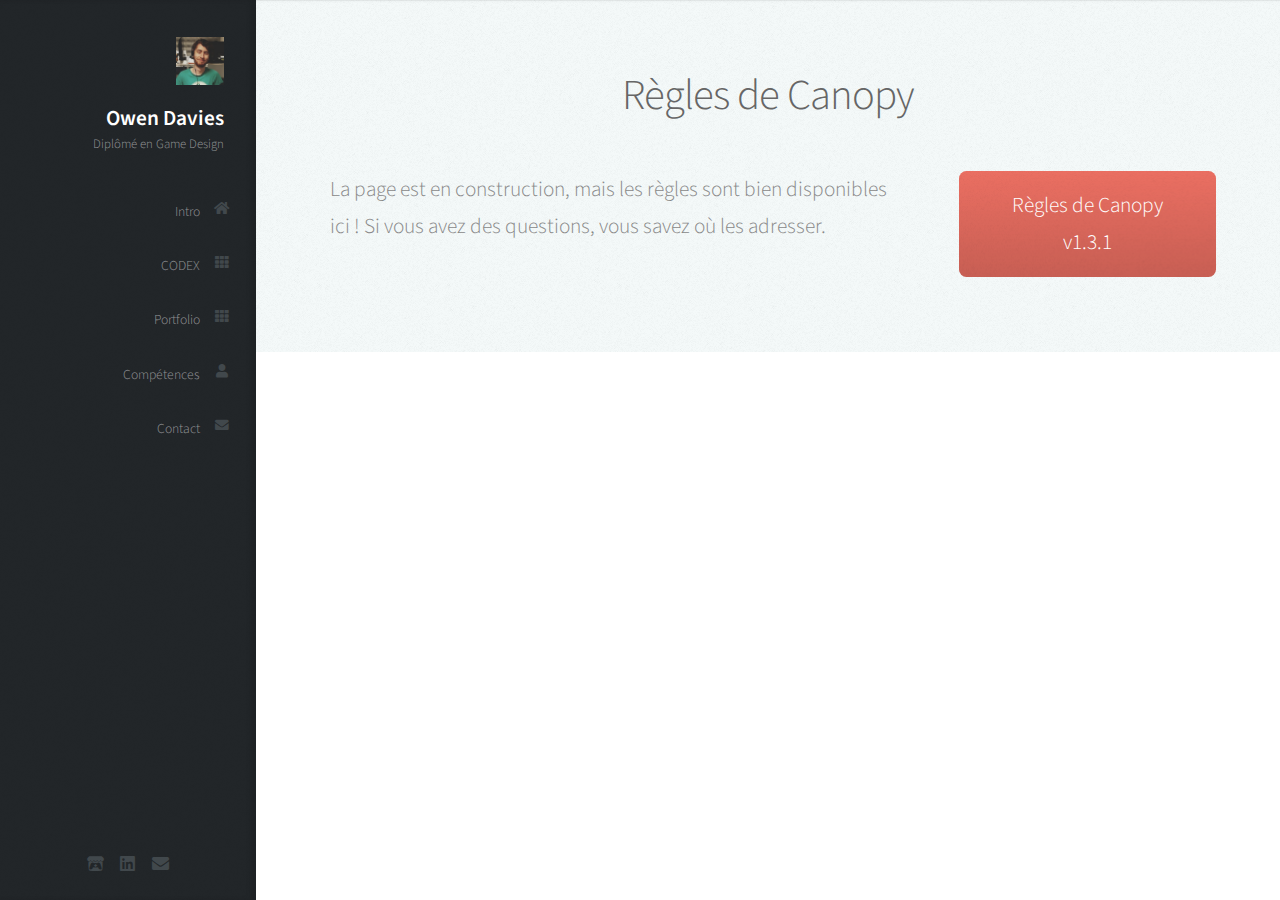
==== canopy.html @ b3d20828 "Canopy rules" ====
<!DOCTYPE HTML>
<!--
	Prologue by HTML5 UP
	html5up.net | @ajlkn
	Free for personal and commercial use under the CCA 3.0 license (html5up.net/license)
-->
<html>
	<head>
		<title>Owen Davies</title>
		<meta charset="utf-8" />
		<meta name="viewport" content="width=device-width, initial-scale=1, user-scalable=no" />
		<link rel="stylesheet" href="assets/css/main.css" />
	</head>
	<body class="is-preload">

		<!-- Header -->
			<div id="header">

				<div class="top">

					<!-- Logo -->
						<div id="logo">
							<span class="image avatar48"><img src="images/avatar.jpg" alt="" /></span>
							<h1 id="title">Owen Davies</h1>
							<p>Diplômé en Game Design</p>
						</div>

					<!-- Nav -->
						<nav id="nav">
							<ul>
								<li><a href="index.html#top" id="top-link"><span class="icon solid fa-home">Intro</span></a></li>
								<li><a href="index.html#codex" id="codex-link"><span class="icon solid fa-th">CODEX</span></a></li>
								<li><a href="index.html#portfolio" id="portfolio-link"><span class="icon solid fa-th">Portfolio</span></a></li>
								<li><a href="index.html#about" id="about-link"><span class="icon solid fa-user">Compétences</span></a></li>
								<li><a href="index.html#contact" id="contact-link"><span class="icon solid fa-envelope">Contact</span></a></li>
							</ul>
						</nav>

				</div>

				<div class="bottom">

					<!-- Social Icons -->
						<ul class="icons">
							<li><a href="https://scaelin.itch.io/" class="icon brands fa-itch-io"><span class="label">itch.io</span></a></li>
							<li><a href="https://www.linkedin.com/in/owen-davies-36aaa01a2/" class="icon brands fa-linkedin"><span class="label">LinkedIn</span></a></li>
							<li><a href="index.html#contact" class="icon solid fa-envelope"><span class="label">Email</span></a></li>
						</ul>

				</div>

			</div>

		<!-- Main -->
			<div id="main">

				<!-- About Me -->
					<section id="about" class="two">
						<div class="container">

							<header>
								<h2>Règles de Canopy</h2>
							</header>

							<div class="row">
								<div class="col-8 col-12-mobile">
									<p class="sidecont">La page est en construction, mais les règles sont bien disponibles ici ! Si vous avez des questions, vous savez où les adresser.</p>
								</div>
								<div class="col-4 col-12-mobile">
									<a href="dl/Canopy - Rulebook.pdf" download class="button">Règles de Canopy<br>v1.3.1</a>
								</div>
							</div>		
						</div>
					</section>	

			</div>

		<!-- Footer -->
			

		<!-- Scripts -->
			<script src="assets/js/jquery.min.js"></script>
			<script src="assets/js/jquery.scrolly.min.js"></script>
			<script src="assets/js/jquery.scrollex.min.js"></script>
			<script src="assets/js/browser.min.js"></script>
			<script src="assets/js/breakpoints.min.js"></script>
			<script src="assets/js/util.js"></script>
			<script src="assets/js/main.js"></script>

	</body>
</html>
---- assets/css/main.css ----
@import url("fontawesome-all.min.css");
@import url("https://fonts.googleapis.com/css?family=Source+Sans+Pro:300,300italic,400,600");

/*
	Prologue by HTML5 UP
	html5up.net | @ajlkn
	Free for personal and commercial use under the CCA 3.0 license (html5up.net/license)
*/

html, body, div, span, applet, object,
iframe, h1, h2, h3, h4, h5, h6, p, blockquote,
pre, a, abbr, acronym, address, big, cite,
code, del, dfn, em, img, ins, kbd, q, s, samp,
small, strike, strong, sub, sup, tt, var, b,
u, i, center, dl, dt, dd, ol, ul, li, fieldset,
form, label, legend, table, caption, tbody,
tfoot, thead, tr, th, td, article, aside,
canvas, details, embed, figure, figcaption,
footer, header, hgroup, menu, nav, output, ruby,
section, summary, time, mark, audio, video {
	margin: 0;
	padding: 0;
	border: 0;
	font-size: 100%;
	font: inherit;
	vertical-align: baseline;}

article, aside, details, figcaption, figure,
footer, header, hgroup, menu, nav, section {
	display: block;}

body {
	line-height: 1;
}

ol, ul {
	list-style: none;
}

blockquote, q {
	quotes: none;
}

	blockquote:before, blockquote:after, q:before, q:after {
		content: '';
		content: none;
	}

table {
	border-collapse: collapse;
	border-spacing: 0;
}

body {
	-webkit-text-size-adjust: none;
}

mark {
	background-color: transparent;
	color: inherit;
}

input::-moz-focus-inner {
	border: 0;
	padding: 0;
}

input, select, textarea {
	-moz-appearance: none;
	-webkit-appearance: none;
	-ms-appearance: none;
	appearance: none;
}

/* Basic */

	html {
		box-sizing: border-box;
	}

	*, *:before, *:after {
		box-sizing: inherit;
	}

	body {
		background: #fff;
		font-family: 'Source Sans Pro', sans-serif;
		font-size: 19pt;
		font-weight: 300;
		line-height: 1.75em;
		color: #888;
	}

		body.is-preload *, body.is-preload *:before, body.is-preload *:after {
			-moz-animation: none !important;
			-webkit-animation: none !important;
			-ms-animation: none !important;
			animation: none !important;
			-moz-transition: none !important;
			-webkit-transition: none !important;
			-ms-transition: none !important;
			transition: none !important;
		}

	input, textarea, select {
		font-family: 'Source Sans Pro', sans-serif;
		font-size: 19pt;
		font-weight: 300;
		line-height: 1.75em;
		color: #888;
	}

	h1, h2, h3, h4, h5, h6 {
		font-weight: 300;
		color: #666;
		line-height: 1.5em;
	}

	h1 a, h2 a, h3 a, h4 a, h5 a, h6 a {
		color: inherit;
		text-decoration: none;
	}

		h1 a strong, h2 a strong, h3 a strong, h4 a strong, h5 a strong, h6 a strong {
			color: #333;
		}

	h2 {
		font-size: 2em;
		letter-spacing: -1px;
	}

		h2.alt {
			color: #888;
		}

			h2.alt strong {
				color: #666;
			}

	h3 {
		font-size: 1.5em;
	}

	header {
		margin: 0 0 2em 0;
	}

		header > p {
			margin: 1em 0 0 0;
		}

	footer {
		margin: 2em 0 0 0;
	}

	strong, b {
		font-weight: 300;
		color: #666;
	}

	em, i {
		font-style: italic;
	}

	a {
		text-decoration: none;
		color: #E27689;
		border-bottom: dotted 1px rgba(128, 128, 128, 0.5);
		-moz-transition: color 0.35s ease-in-out, border-bottom-color 0.35s ease-in-out;
		-webkit-transition: color 0.35s ease-in-out, border-bottom-color 0.35s ease-in-out;
		-ms-transition: color 0.35s ease-in-out, border-bottom-color 0.35s ease-in-out;
		transition: color 0.35s ease-in-out, border-bottom-color 0.35s ease-in-out;
		outline: 0;
	}

		a:hover {
			color:  #d55a3f;
			border-bottom-color: rgba(255, 255, 255, 0);
		}

	sub {
		position: relative;
		top: 0.5em;
		font-size: 0.8em;
	}

	sup {
		position: relative;
		top: -0.5em;
		font-size: 0.8em;
	}

	hr {
		border: 0;
		border-top: solid 1px #ddd;
	}

	blockquote {
		border-left: solid 0.5em #ddd;
		padding: 1em 0 1em 2em;
		font-style: italic;
	}

	p, ul, ol, dl, table {
		margin-bottom: 2em;
	}

	br.clear {
		clear: both;
	}

	.sidecont {
		margin-left:  5%;
		margin-right:  5%;
		text-align: left;
	}

/* Container */

	.container {
		margin: 0 auto;
		max-width: 100%;
		width: 1400px;
	}

		@media screen and (min-width: 961px) and (max-width: 1880px) {

			.container {
				width: 1200px;
			}

		}

		@media screen and (min-width: 961px) and (max-width: 1620px) {

			.container {
				width: 960px;
			}

		}

		@media screen and (min-width: 961px) and (max-width: 1320px) {

			.container {
				width: 100%;
			}

		}

		@media screen and (max-width: 960px) {

			.container {
				width: 100%;
			}

		}

		@media screen and (max-width: 736px) {

			.container {
				width: 100%;
			}

		}

/* Row */

	.row {
		display: flex;
		flex-wrap: wrap;
		box-sizing: border-box;
		align-items: stretch;
	}

		.row > * {
			box-sizing: border-box;
		}

		.row.gtr-uniform > * > :last-child {
			margin-bottom: 0;
		}

		.row.aln-left {
			justify-content: flex-start;
		}

		.row.aln-center {
			justify-content: center;
		}

		.row.aln-right {
			justify-content: flex-end;
		}

		.row.aln-top {
			align-items: flex-start;
		}

		.row.aln-middle {
			align-items: center;
		}

		.row.aln-bottom {
			align-items: flex-end;
		}

		.row > .imp {
			order: -1;
		}

		.row > .col-1 {
			width: 8.33333%;
		}

		.row > .off-1 {
			margin-left: 8.33333%;
		}

		.row > .col-2 {
			width: 16.66667%;
		}

		.row > .off-2 {
			margin-left: 16.66667%;
		}

		.row > .col-3 {
			width: 25%;
		}

		.row > .off-3 {
			margin-left: 25%;
		}

		.row > .col-4 {
			width: 33.33333%;
		}

		.row > .off-4 {
			margin-left: 33.33333%;
		}

		.row > .col-5 {
			width: 41.66667%;
		}

		.row > .off-5 {
			margin-left: 41.66667%;
		}

		.row > .col-6 {
			width: 50%;
		}

		.row > .off-6 {
			margin-left: 50%;
		}

		.row > .col-7 {
			width: 58.33333%;
		}

		.row > .off-7 {
			margin-left: 58.33333%;
		}

		.row > .col-8 {
			width: 66.66667%;
		}

		.row > .off-8 {
			margin-left: 66.66667%;
		}

		.row > .col-9 {
			width: 75%;
		}

		.row > .off-9 {
			margin-left: 75%;
		}

		.row > .col-10 {
			width: 83.33333%;
		}

		.row > .off-10 {
			margin-left: 83.33333%;
		}

		.row > .col-11 {
			width: 91.66667%;
		}

		.row > .off-11 {
			margin-left: 91.66667%;
		}

		.row > .col-12 {
			width: 100%;
		}

		.row > .off-12 {
			margin-left: 100%;
		}

		.row.gtr-0 {
			margin-top: 0px;
			margin-left: 0px;
		}

			.row.gtr-0 > * {
				padding: 0px 0 0 0px;
			}

			.row.gtr-0.gtr-uniform {
				margin-top: 0px;
			}

				.row.gtr-0.gtr-uniform > * {
					padding-top: 0px;
				}

		.row.gtr-25 {
			margin-top: -10px;
			margin-left: -10px;
		}

			.row.gtr-25 > * {
				padding: 10px 0 0 10px;
			}

			.row.gtr-25.gtr-uniform {
				margin-top: -10px;
			}

				.row.gtr-25.gtr-uniform > * {
					padding-top: 10px;
				}

		.row.gtr-50 {
			margin-top: -20px;
			margin-left: -20px;
		}

			.row.gtr-50 > * {
				padding: 20px 0 0 20px;
			}

			.row.gtr-50.gtr-uniform {
				margin-top: -20px;
			}

				.row.gtr-50.gtr-uniform > * {
					padding-top: 20px;
				}

		.row {
			margin-top: -40px;
			margin-left: -40px;
		}

			.row > * {
				padding: 40px 0 0 40px;
			}

			.row.gtr-uniform {
				margin-top: -40px;
			}

				.row.gtr-uniform > * {
					padding-top: 40px;
				}

		.row.gtr-150 {
			margin-top: -60px;
			margin-left: -60px;
		}

			.row.gtr-150 > * {
				padding: 60px 0 0 60px;
			}

			.row.gtr-150.gtr-uniform {
				margin-top: -60px;
			}

				.row.gtr-150.gtr-uniform > * {
					padding-top: 60px;
				}

		.row.gtr-200 {
			margin-top: -80px;
			margin-left: -80px;
		}

			.row.gtr-200 > * {
				padding: 80px 0 0 80px;
			}

			.row.gtr-200.gtr-uniform {
				margin-top: -80px;
			}

				.row.gtr-200.gtr-uniform > * {
					padding-top: 80px;
				}

		@media screen and (min-width: 961px) and (max-width: 1880px) {

			.row {
				display: flex;
				flex-wrap: wrap;
				box-sizing: border-box;
				align-items: stretch;
			}

				.row > * {
					box-sizing: border-box;
				}

				.row.gtr-uniform > * > :last-child {
					margin-bottom: 0;
				}

				.row.aln-left {
					justify-content: flex-start;
				}

				.row.aln-center {
					justify-content: center;
				}

				.row.aln-right {
					justify-content: flex-end;
				}

				.row.aln-top {
					align-items: flex-start;
				}

				.row.aln-middle {
					align-items: center;
				}

				.row.aln-bottom {
					align-items: flex-end;
				}

				.row > .imp-wide {
					order: -1;
				}

				.row > .col-1-wide {
					width: 8.33333%;
				}

				.row > .off-1-wide {
					margin-left: 8.33333%;
				}

				.row > .col-2-wide {
					width: 16.66667%;
				}

				.row > .off-2-wide {
					margin-left: 16.66667%;
				}

				.row > .col-3-wide {
					width: 25%;
				}

				.row > .off-3-wide {
					margin-left: 25%;
				}

				.row > .col-4-wide {
					width: 33.33333%;
				}

				.row > .off-4-wide {
					margin-left: 33.33333%;
				}

				.row > .col-5-wide {
					width: 41.66667%;
				}

				.row > .off-5-wide {
					margin-left: 41.66667%;
				}

				.row > .col-6-wide {
					width: 50%;
				}

				.row > .off-6-wide {
					margin-left: 50%;
				}

				.row > .col-7-wide {
					width: 58.33333%;
				}

				.row > .off-7-wide {
					margin-left: 58.33333%;
				}

				.row > .col-8-wide {
					width: 66.66667%;
				}

				.row > .off-8-wide {
					margin-left: 66.66667%;
				}

				.row > .col-9-wide {
					width: 75%;
				}

				.row > .off-9-wide {
					margin-left: 75%;
				}

				.row > .col-10-wide {
					width: 83.33333%;
				}

				.row > .off-10-wide {
					margin-left: 83.33333%;
				}

				.row > .col-11-wide {
					width: 91.66667%;
				}

				.row > .off-11-wide {
					margin-left: 91.66667%;
				}

				.row > .col-12-wide {
					width: 100%;
				}

				.row > .off-12-wide {
					margin-left: 100%;
				}

				.row.gtr-0 {
					margin-top: 0px;
					margin-left: 0px;
				}

					.row.gtr-0 > * {
						padding: 0px 0 0 0px;
					}

					.row.gtr-0.gtr-uniform {
						margin-top: 0px;
					}

						.row.gtr-0.gtr-uniform > * {
							padding-top: 0px;
						}

				.row.gtr-25 {
					margin-top: -10px;
					margin-left: -10px;
				}

					.row.gtr-25 > * {
						padding: 10px 0 0 10px;
					}

					.row.gtr-25.gtr-uniform {
						margin-top: -10px;
					}

						.row.gtr-25.gtr-uniform > * {
							padding-top: 10px;
						}

				.row.gtr-50 {
					margin-top: -20px;
					margin-left: -20px;
				}

					.row.gtr-50 > * {
						padding: 20px 0 0 20px;
					}

					.row.gtr-50.gtr-uniform {
						margin-top: -20px;
					}

						.row.gtr-50.gtr-uniform > * {
							padding-top: 20px;
						}

				.row {
					margin-top: -40px;
					margin-left: -40px;
				}

					.row > * {
						padding: 40px 0 0 40px;
					}

					.row.gtr-uniform {
						margin-top: -40px;
					}

						.row.gtr-uniform > * {
							padding-top: 40px;
						}

				.row.gtr-150 {
					margin-top: -60px;
					margin-left: -60px;
				}

					.row.gtr-150 > * {
						padding: 60px 0 0 60px;
					}

					.row.gtr-150.gtr-uniform {
						margin-top: -60px;
					}

						.row.gtr-150.gtr-uniform > * {
							padding-top: 60px;
						}

				.row.gtr-200 {
					margin-top: -80px;
					margin-left: -80px;
				}

					.row.gtr-200 > * {
						padding: 80px 0 0 80px;
					}

					.row.gtr-200.gtr-uniform {
						margin-top: -80px;
					}

						.row.gtr-200.gtr-uniform > * {
							padding-top: 80px;
						}

		}

		@media screen and (min-width: 961px) and (max-width: 1620px) {

			.row {
				display: flex;
				flex-wrap: wrap;
				box-sizing: border-box;
				align-items: stretch;
			}

				.row > * {
					box-sizing: border-box;
				}

				.row.gtr-uniform > * > :last-child {
					margin-bottom: 0;
				}

				.row.aln-left {
					justify-content: flex-start;
				}

				.row.aln-center {
					justify-content: center;
				}

				.row.aln-right {
					justify-content: flex-end;
				}

				.row.aln-top {
					align-items: flex-start;
				}

				.row.aln-middle {
					align-items: center;
				}

				.row.aln-bottom {
					align-items: flex-end;
				}

				.row > .imp-normal {
					order: -1;
				}

				.row > .col-1-normal {
					width: 8.33333%;
				}

				.row > .off-1-normal {
					margin-left: 8.33333%;
				}

				.row > .col-2-normal {
					width: 16.66667%;
				}

				.row > .off-2-normal {
					margin-left: 16.66667%;
				}

				.row > .col-3-normal {
					width: 25%;
				}

				.row > .off-3-normal {
					margin-left: 25%;
				}

				.row > .col-4-normal {
					width: 33.33333%;
				}

				.row > .off-4-normal {
					margin-left: 33.33333%;
				}

				.row > .col-5-normal {
					width: 41.66667%;
				}

				.row > .off-5-normal {
					margin-left: 41.66667%;
				}

				.row > .col-6-normal {
					width: 50%;
				}

				.row > .off-6-normal {
					margin-left: 50%;
				}

				.row > .col-7-normal {
					width: 58.33333%;
				}

				.row > .off-7-normal {
					margin-left: 58.33333%;
				}

				.row > .col-8-normal {
					width: 66.66667%;
				}

				.row > .off-8-normal {
					margin-left: 66.66667%;
				}

				.row > .col-9-normal {
					width: 75%;
				}

				.row > .off-9-normal {
					margin-left: 75%;
				}

				.row > .col-10-normal {
					width: 83.33333%;
				}

				.row > .off-10-normal {
					margin-left: 83.33333%;
				}

				.row > .col-11-normal {
					width: 91.66667%;
				}

				.row > .off-11-normal {
					margin-left: 91.66667%;
				}

				.row > .col-12-normal {
					width: 100%;
				}

				.row > .off-12-normal {
					margin-left: 100%;
				}

				.row.gtr-0 {
					margin-top: 0px;
					margin-left: 0px;
				}

					.row.gtr-0 > * {
						padding: 0px 0 0 0px;
					}

					.row.gtr-0.gtr-uniform {
						margin-top: 0px;
					}

						.row.gtr-0.gtr-uniform > * {
							padding-top: 0px;
						}

				.row.gtr-25 {
					margin-top: -10px;
					margin-left: -10px;
				}

					.row.gtr-25 > * {
						padding: 10px 0 0 10px;
					}

					.row.gtr-25.gtr-uniform {
						margin-top: -10px;
					}

						.row.gtr-25.gtr-uniform > * {
							padding-top: 10px;
						}

				.row.gtr-50 {
					margin-top: -20px;
					margin-left: -20px;
				}

					.row.gtr-50 > * {
						padding: 20px 0 0 20px;
					}

					.row.gtr-50.gtr-uniform {
						margin-top: -20px;
					}

						.row.gtr-50.gtr-uniform > * {
							padding-top: 20px;
						}

				.row {
					margin-top: -40px;
					margin-left: -40px;
				}

					.row > * {
						padding: 40px 0 0 40px;
					}

					.row.gtr-uniform {
						margin-top: -40px;
					}

						.row.gtr-uniform > * {
							padding-top: 40px;
						}

				.row.gtr-150 {
					margin-top: -60px;
					margin-left: -60px;
				}

					.row.gtr-150 > * {
						padding: 60px 0 0 60px;
					}

					.row.gtr-150.gtr-uniform {
						margin-top: -60px;
					}

						.row.gtr-150.gtr-uniform > * {
							padding-top: 60px;
						}

				.row.gtr-200 {
					margin-top: -80px;
					margin-left: -80px;
				}

					.row.gtr-200 > * {
						padding: 80px 0 0 80px;
					}

					.row.gtr-200.gtr-uniform {
						margin-top: -80px;
					}

						.row.gtr-200.gtr-uniform > * {
							padding-top: 80px;
						}

		}

		@media screen and (min-width: 961px) and (max-width: 1320px) {

			.row {
				display: flex;
				flex-wrap: wrap;
				box-sizing: border-box;
				align-items: stretch;
			}

				.row > * {
					box-sizing: border-box;
				}

				.row.gtr-uniform > * > :last-child {
					margin-bottom: 0;
				}

				.row.aln-left {
					justify-content: flex-start;
				}

				.row.aln-center {
					justify-content: center;
				}

				.row.aln-right {
					justify-content: flex-end;
				}

				.row.aln-top {
					align-items: flex-start;
				}

				.row.aln-middle {
					align-items: center;
				}

				.row.aln-bottom {
					align-items: flex-end;
				}

				.row > .imp-narrow {
					order: -1;
				}

				.row > .col-1-narrow {
					width: 8.33333%;
				}

				.row > .off-1-narrow {
					margin-left: 8.33333%;
				}

				.row > .col-2-narrow {
					width: 16.66667%;
				}

				.row > .off-2-narrow {
					margin-left: 16.66667%;
				}

				.row > .col-3-narrow {
					width: 25%;
				}

				.row > .off-3-narrow {
					margin-left: 25%;
				}

				.row > .col-4-narrow {
					width: 33.33333%;
				}

				.row > .off-4-narrow {
					margin-left: 33.33333%;
				}

				.row > .col-5-narrow {
					width: 41.66667%;
				}

				.row > .off-5-narrow {
					margin-left: 41.66667%;
				}

				.row > .col-6-narrow {
					width: 50%;
				}

				.row > .off-6-narrow {
					margin-left: 50%;
				}

				.row > .col-7-narrow {
					width: 58.33333%;
				}

				.row > .off-7-narrow {
					margin-left: 58.33333%;
				}

				.row > .col-8-narrow {
					width: 66.66667%;
				}

				.row > .off-8-narrow {
					margin-left: 66.66667%;
				}

				.row > .col-9-narrow {
					width: 75%;
				}

				.row > .off-9-narrow {
					margin-left: 75%;
				}

				.row > .col-10-narrow {
					width: 83.33333%;
				}

				.row > .off-10-narrow {
					margin-left: 83.33333%;
				}

				.row > .col-11-narrow {
					width: 91.66667%;
				}

				.row > .off-11-narrow {
					margin-left: 91.66667%;
				}

				.row > .col-12-narrow {
					width: 100%;
				}

				.row > .off-12-narrow {
					margin-left: 100%;
				}

				.row.gtr-0 {
					margin-top: 0px;
					margin-left: 0px;
				}

					.row.gtr-0 > * {
						padding: 0px 0 0 0px;
					}

					.row.gtr-0.gtr-uniform {
						margin-top: 0px;
					}

						.row.gtr-0.gtr-uniform > * {
							padding-top: 0px;
						}

				.row.gtr-25 {
					margin-top: -5px;
					margin-left: -5px;
				}

					.row.gtr-25 > * {
						padding: 5px 0 0 5px;
					}

					.row.gtr-25.gtr-uniform {
						margin-top: -5px;
					}

						.row.gtr-25.gtr-uniform > * {
							padding-top: 5px;
						}

				.row.gtr-50 {
					margin-top: -10px;
					margin-left: -10px;
				}

					.row.gtr-50 > * {
						padding: 10px 0 0 10px;
					}

					.row.gtr-50.gtr-uniform {
						margin-top: -10px;
					}

						.row.gtr-50.gtr-uniform > * {
							padding-top: 10px;
						}

				.row {
					margin-top: -20px;
					margin-left: -20px;
				}

					.row > * {
						padding: 20px 0 0 20px;
					}

					.row.gtr-uniform {
						margin-top: -20px;
					}

						.row.gtr-uniform > * {
							padding-top: 20px;
						}

				.row.gtr-150 {
					margin-top: -30px;
					margin-left: -30px;
				}

					.row.gtr-150 > * {
						padding: 30px 0 0 30px;
					}

					.row.gtr-150.gtr-uniform {
						margin-top: -30px;
					}

						.row.gtr-150.gtr-uniform > * {
							padding-top: 30px;
						}

				.row.gtr-200 {
					margin-top: -40px;
					margin-left: -40px;
				}

					.row.gtr-200 > * {
						padding: 40px 0 0 40px;
					}

					.row.gtr-200.gtr-uniform {
						margin-top: -40px;
					}

						.row.gtr-200.gtr-uniform > * {
							padding-top: 40px;
						}

		}

		@media screen and (max-width: 960px) {

			.row {
				display: flex;
				flex-wrap: wrap;
				box-sizing: border-box;
				align-items: stretch;
			}

				.row > * {
					box-sizing: border-box;
				}

				.row.gtr-uniform > * > :last-child {
					margin-bottom: 0;
				}

				.row.aln-left {
					justify-content: flex-start;
				}

				.row.aln-center {
					justify-content: center;
				}

				.row.aln-right {
					justify-content: flex-end;
				}

				.row.aln-top {
					align-items: flex-start;
				}

				.row.aln-middle {
					align-items: center;
				}

				.row.aln-bottom {
					align-items: flex-end;
				}

				.row > .imp-narrower {
					order: -1;
				}

				.row > .col-1-narrower {
					width: 8.33333%;
				}

				.row > .off-1-narrower {
					margin-left: 8.33333%;
				}

				.row > .col-2-narrower {
					width: 16.66667%;
				}

				.row > .off-2-narrower {
					margin-left: 16.66667%;
				}

				.row > .col-3-narrower {
					width: 25%;
				}

				.row > .off-3-narrower {
					margin-left: 25%;
				}

				.row > .col-4-narrower {
					width: 33.33333%;
				}

				.row > .off-4-narrower {
					margin-left: 33.33333%;
				}

				.row > .col-5-narrower {
					width: 41.66667%;
				}

				.row > .off-5-narrower {
					margin-left: 41.66667%;
				}

				.row > .col-6-narrower {
					width: 50%;
				}

				.row > .off-6-narrower {
					margin-left: 50%;
				}

				.row > .col-7-narrower {
					width: 58.33333%;
				}

				.row > .off-7-narrower {
					margin-left: 58.33333%;
				}

				.row > .col-8-narrower {
					width: 66.66667%;
				}

				.row > .off-8-narrower {
					margin-left: 66.66667%;
				}

				.row > .col-9-narrower {
					width: 75%;
				}

				.row > .off-9-narrower {
					margin-left: 75%;
				}

				.row > .col-10-narrower {
					width: 83.33333%;
				}

				.row > .off-10-narrower {
					margin-left: 83.33333%;
				}

				.row > .col-11-narrower {
					width: 91.66667%;
				}

				.row > .off-11-narrower {
					margin-left: 91.66667%;
				}

				.row > .col-12-narrower {
					width: 100%;
				}

				.row > .off-12-narrower {
					margin-left: 100%;
				}

				.row.gtr-0 {
					margin-top: 0px;
					margin-left: 0px;
				}

					.row.gtr-0 > * {
						padding: 0px 0 0 0px;
					}

					.row.gtr-0.gtr-uniform {
						margin-top: 0px;
					}

						.row.gtr-0.gtr-uniform > * {
							padding-top: 0px;
						}

				.row.gtr-25 {
					margin-top: -5px;
					margin-left: -5px;
				}

					.row.gtr-25 > * {
						padding: 5px 0 0 5px;
					}

					.row.gtr-25.gtr-uniform {
						margin-top: -5px;
					}

						.row.gtr-25.gtr-uniform > * {
							padding-top: 5px;
						}

				.row.gtr-50 {
					margin-top: -10px;
					margin-left: -10px;
				}

					.row.gtr-50 > * {
						padding: 10px 0 0 10px;
					}

					.row.gtr-50.gtr-uniform {
						margin-top: -10px;
					}

						.row.gtr-50.gtr-uniform > * {
							padding-top: 10px;
						}

				.row {
					margin-top: -20px;
					margin-left: -20px;
				}

					.row > * {
						padding: 20px 0 0 20px;
					}

					.row.gtr-uniform {
						margin-top: -20px;
					}

						.row.gtr-uniform > * {
							padding-top: 20px;
						}

				.row.gtr-150 {
					margin-top: -30px;
					margin-left: -30px;
				}

					.row.gtr-150 > * {
						padding: 30px 0 0 30px;
					}

					.row.gtr-150.gtr-uniform {
						margin-top: -30px;
					}

						.row.gtr-150.gtr-uniform > * {
							padding-top: 30px;
						}

				.row.gtr-200 {
					margin-top: -40px;
					margin-left: -40px;
				}

					.row.gtr-200 > * {
						padding: 40px 0 0 40px;
					}

					.row.gtr-200.gtr-uniform {
						margin-top: -40px;
					}

						.row.gtr-200.gtr-uniform > * {
							padding-top: 40px;
						}

		}

		@media screen and (max-width: 736px) {

			.row {
				display: flex;
				flex-wrap: wrap;
				box-sizing: border-box;
				align-items: stretch;
			}

				.row > * {
					box-sizing: border-box;
				}

				.row.gtr-uniform > * > :last-child {
					margin-bottom: 0;
				}

				.row.aln-left {
					justify-content: flex-start;
				}

				.row.aln-center {
					justify-content: center;
				}

				.row.aln-right {
					justify-content: flex-end;
				}

				.row.aln-top {
					align-items: flex-start;
				}

				.row.aln-middle {
					align-items: center;
				}

				.row.aln-bottom {
					align-items: flex-end;
				}

				.row > .imp-mobile {
					order: -1;
				}

				.row > .col-1-mobile {
					width: 8.33333%;
				}

				.row > .off-1-mobile {
					margin-left: 8.33333%;
				}

				.row > .col-2-mobile {
					width: 16.66667%;
				}

				.row > .off-2-mobile {
					margin-left: 16.66667%;
				}

				.row > .col-3-mobile {
					width: 25%;
				}

				.row > .off-3-mobile {
					margin-left: 25%;
				}

				.row > .col-4-mobile {
					width: 33.33333%;
				}

				.row > .off-4-mobile {
					margin-left: 33.33333%;
				}

				.row > .col-5-mobile {
					width: 41.66667%;
				}

				.row > .off-5-mobile {
					margin-left: 41.66667%;
				}

				.row > .col-6-mobile {
					width: 50%;
				}

				.row > .off-6-mobile {
					margin-left: 50%;
				}

				.row > .col-7-mobile {
					width: 58.33333%;
				}

				.row > .off-7-mobile {
					margin-left: 58.33333%;
				}

				.row > .col-8-mobile {
					width: 66.66667%;
				}

				.row > .off-8-mobile {
					margin-left: 66.66667%;
				}

				.row > .col-9-mobile {
					width: 75%;
				}

				.row > .off-9-mobile {
					margin-left: 75%;
				}

				.row > .col-10-mobile {
					width: 83.33333%;
				}

				.row > .off-10-mobile {
					margin-left: 83.33333%;
				}

				.row > .col-11-mobile {
					width: 91.66667%;
				}

				.row > .off-11-mobile {
					margin-left: 91.66667%;
				}

				.row > .col-12-mobile {
					width: 100%;
				}

				.row > .off-12-mobile {
					margin-left: 100%;
				}

				.row.gtr-0 {
					margin-top: 0px;
					margin-left: 0px;
				}

					.row.gtr-0 > * {
						padding: 0px 0 0 0px;
					}

					.row.gtr-0.gtr-uniform {
						margin-top: 0px;
					}

						.row.gtr-0.gtr-uniform > * {
							padding-top: 0px;
						}

				.row.gtr-25 {
					margin-top: -5px;
					margin-left: -5px;
				}

					.row.gtr-25 > * {
						padding: 5px 0 0 5px;
					}

					.row.gtr-25.gtr-uniform {
						margin-top: -5px;
					}

						.row.gtr-25.gtr-uniform > * {
							padding-top: 5px;
						}

				.row.gtr-50 {
					margin-top: -10px;
					margin-left: -10px;
				}

					.row.gtr-50 > * {
						padding: 10px 0 0 10px;
					}

					.row.gtr-50.gtr-uniform {
						margin-top: -10px;
					}

						.row.gtr-50.gtr-uniform > * {
							padding-top: 10px;
						}

				.row {
					margin-top: -20px;
					margin-left: -20px;
				}

					.row > * {
						padding: 20px 0 0 20px;
					}

					.row.gtr-uniform {
						margin-top: -20px;
					}

						.row.gtr-uniform > * {
							padding-top: 20px;
						}

				.row.gtr-150 {
					margin-top: -30px;
					margin-left: -30px;
				}

					.row.gtr-150 > * {
						padding: 30px 0 0 30px;
					}

					.row.gtr-150.gtr-uniform {
						margin-top: -30px;
					}

						.row.gtr-150.gtr-uniform > * {
							padding-top: 30px;
						}

				.row.gtr-200 {
					margin-top: -40px;
					margin-left: -40px;
				}

					.row.gtr-200 > * {
						padding: 40px 0 0 40px;
					}

					.row.gtr-200.gtr-uniform {
						margin-top: -40px;
					}

						.row.gtr-200.gtr-uniform > * {
							padding-top: 40px;
						}

		}

/* Sections/Article */

	section, article {
		margin-bottom: 3em;
	}

		section > :last-child,
		section > .container, section:last-child, article > :last-child,
		article > .container, article:last-child {
			margin-bottom: 0;
		}

		.row > section, .row > article {
			margin-bottom: 0;
		}

/* Image */

	.image {
		display: inline-block;
		border: 0;
	}

		.image img {
			display: block;
			width: 100%;
		}

		.image.avatar48 {
			width: 48px;
			height: 48px;
			background: #f00;
		}

			.image.avatar48 img {
				width: 48px;
				height: 48px;
			}

		.image.fit {
			display: block;
			width: 100%;
		}

		.image.featured {
			display: block;
			width: 100%;
			margin: 0 0 2em 0;
		}

		.image.left {
			float: left;
			margin: 0 2em 2em 0;
		}

		.image.centered {
			display: block;
			margin: 0 0 2em 0;
		}

			.image.centered img {
				margin: 0 auto;
				width: auto;
			}

/* List */

	ul {
		list-style: disc;
		padding-left: 1em;
	}

		ul li {
			padding-left: 0.5em;
		}

	ol {
		list-style: decimal;
		padding-left: 1.25em;
	}

		ol li {
			padding-left: 0.25em;
		}

/* Icons */

	ul.icons {
		cursor: default;
		list-style: none;
		padding-left: 0;
	}

		ul.icons li {
			display: inline-block;
			padding-left: 0;
		}

		ul.icons a {
			display: inline-block;
			width: 2em;
			height: 2em;
			line-height: 2em;
			text-align: center;
			border: 0;
		}

/* Form */

	form label {
		display: block;
		text-align: left;
		margin-bottom: 0.5em;
	}

	form input[type="text"],
	form input[type="email"],
	form input[type="password"],
	form select,
	form textarea {
		position: relative;
		-webkit-appearance: none;
		display: block;
		border: 0;
		outline: 0;
		background: #fff;
		background: rgba(255, 255, 255, 0.75);
		width: 100%;
		border-radius: 0.35em;
		padding: 0.75em 1em 0.75em 1em;
		box-shadow: inset 0 0.1em 0.1em 0 rgba(0, 0, 0, 0.05);
		border: solid 1px rgba(0, 0, 0, 0.15);
		-moz-transition: all 0.35s ease-in-out;
		-webkit-transition: all 0.35s ease-in-out;
		-ms-transition: all 0.35s ease-in-out;
		transition: all 0.35s ease-in-out;
	}

		form input[type="text"]:focus,
		form input[type="email"]:focus,
		form input[type="password"]:focus,
		form select:focus,
		form textarea:focus {
			box-shadow: 0 0 2px 1px #8ebebc;
			background: #fff;
		}

	form input[type="text"],
	form input[type="email"],
	form input[type="password"],
	form select {
		line-height: 1.25em;
	}

	form textarea {
		min-height: 14em;
	}

	form ::-webkit-input-placeholder {
		color: #555 !important;
	}

	form :-moz-placeholder {
		color: #555 !important;
	}

	form ::-moz-placeholder {
		color: #555 !important;
	}

	form :-ms-input-placeholder {
		color: #555 !important;
	}

	form ::-moz-focus-inner {
		border: 0;
	}

/* Table */

	table {
		width: 100%;
		text-align: left;
	}

		table tbody tr:nth-child(2n+2) {
			background: #f4f4f4;
		}

		table td {
			padding: 0.5em 1em 0.5em 1em;
		}

		table th {
			text-align: left;
			padding: 0.5em 1em 0.5em 1em;
			color: #fff;
			background: #222729 url("images/overlay.png");
		}

		table thead {
			background: #444;
			color: #fff;
		}

		table tfoot {
			background: #eee;
		}

/* Button */

	input[type="button"],
	input[type="submit"],
	input[type="reset"],
	button,
	.button {
		position: relative;
		display: inline-block;
		border-radius: 0.35em;
		color: #fff !important;
		text-decoration: none;
		padding: 0.75em 2.5em 0.75em 2.5em;
		background-color: #ec7063;
		border: 0;
		cursor: pointer;
		background-image: -moz-linear-gradient(top, rgba(0, 0, 0, 0), rgba(0, 0, 0, 0.15)), url("images/overlay.png");
		background-image: -webkit-linear-gradient(top, rgba(0, 0, 0, 0), rgba(0, 0, 0, 0.15)), url("images/overlay.png");
		background-image: -ms-linear-gradient(top, rgba(0, 0, 0, 0), rgba(0, 0, 0, 0.15)), url("images/overlay.png");
		background-image: linear-gradient(top, rgba(0, 0, 0, 0), rgba(0, 0, 0, 0.15)), url("images/overlay.png");
		-moz-transition: background-color 0.35s ease-in-out;
		-webkit-transition: background-color 0.35s ease-in-out;
		-ms-transition: background-color 0.35s ease-in-out;
		transition: background-color 0.35s ease-in-out;
	}

		input[type="button"]:hover,
		input[type="submit"]:hover,
		input[type="reset"]:hover,
		button:hover,
		.button:hover {
			background-color: #cb4335;
		}

		input[type="button"]:active,
		input[type="submit"]:active,
		input[type="reset"]:active,
		button:active,
		.button:active {
			background-color: #ec7063;
		}

/* Item */

	.item {
		box-shadow: 0 0.05em 0.15em 0 rgba(0, 0, 0, 0.05);
		margin-bottom: 40px;
	}

		.item header {
			background: #fff;
			margin: 0;
			padding: 1em 0 1em 0;
			font-size: 0.8em;
		}

			.item header h3 {
				font-size: 1em;
			}

/* Icons */

	.icon {
		text-decoration: none;
		text-decoration: none;
	}

		.icon:before {
			-moz-osx-font-smoothing: grayscale;
			-webkit-font-smoothing: antialiased;
			display: inline-block;
			font-style: normal;
			font-variant: normal;
			text-rendering: auto;
			line-height: 1;
			text-transform: none !important;
			font-family: 'Font Awesome 5 Free';
			font-weight: 400;
		}

		.icon:before {
			line-height: inherit;
		}

		.icon > .label {
			display: none;
		}

		.icon.solid:before {
			font-weight: 900;
		}

		.icon.brands:before {
			font-family: 'Font Awesome 5 Brands';
		}

/* Header */

	#header {
		display: -moz-flex;
		display: -webkit-flex;
		display: -ms-flex;
		display: flex;
		-moz-flex-direction: column;
		-webkit-flex-direction: column;
		-ms-flex-direction: column;
		flex-direction: column;
		-moz-justify-content: space-between;
		-webkit-justify-content: space-between;
		-ms-justify-content: space-between;
		justify-content: space-between;
		background: #222629 url("images/overlay.png");
		box-shadow: inset -0.25em 0 0.25em 0 rgba(0, 0, 0, 0.1);
		color: #fff;
		height: 100%;
		left: 0;
		overflow-y: auto;
		position: fixed;
		text-align: right;
		top: 0;
		width: 375px;
	}

		#header .top {
			-moz-flex-grow: 1;
			-webkit-flex-grow: 1;
			-ms-flex-grow: 1;
			flex-grow: 1;
		}

		#header .bottom {
			-moz-flex-shrink: 0;
			-webkit-flex-shrink: 0;
			-ms-flex-shrink: 0;
			flex-shrink: 0;
			padding: 1.5em 0 0.75em 0;
		}

			#header .bottom > :last-child {
				margin-bottom: 0;
			}

		#header .icons {
			font-size: 0.8em;
			text-align: center;
		}

			#header .icons a {
				color: #41484c;
				-moz-transition: color 0.35s ease-in-out;
				-webkit-transition: color 0.35s ease-in-out;
				-ms-transition: color 0.35s ease-in-out;
				transition: color 0.35s ease-in-out;
			}

				#header .icons a:hover {
					color: #fff;
				}

	#logo {
		position: relative;
		margin: 1.75em 1.5em 1.5em 1.5em;
		min-height: 48px;
		cursor: default;
	}

		#logo h1 {
			position: relative;
			color: #fff;
			font-weight: 600;
			font-size: 1em;
			line-height: 1em;
		}

		#logo p {
			position: relative;
			display: block;
			font-size: 0.6em;
			color: rgba(255, 255, 255, 0.5);
			line-height: 1.25em;
			margin: 0.5em 0 0 0;
		}

		#logo .image {
			position: absolute;
			left: 0;
			top: 0;
		}

	#nav ul {
		list-style: none;
		padding-left: 0;
		margin-bottom: 0;
	}

		#nav ul li {
			padding-left: 0;
		}

			#nav ul li a {
				display: block;
				padding: 0.5em 1.5em 0.5em 1.5em;
				color: rgba(255, 255, 255, 0.5);
				text-decoration: none;
				outline: 0;
				border: 0;
				-moz-transition: none;
				-webkit-transition: none;
				-ms-transition: none;
				transition: none;
			}

				#nav ul li a span {
					position: relative;
					display: block;
					font-size: 0.8em;
				}

					#nav ul li a span:before {
						position: absolute;
						left: 0;
						color: #41484c;
						text-align: center;
						width: 1.25em;
						line-height: 1.75em;
					}

				#nav ul li a.active {
					background: rgba(0, 0, 0, 0.15);
					box-shadow: inset 0 0 0.25em 0 rgba(0, 0, 0, 0.125);
					color: #fff;
				}

					#nav ul li a.active span:before {
						color: #e27689;
					}

/* Footer */

	#footer {
		margin-left: 375px;
		text-align: center;
		background-color: #dce3e2;
		padding: 3em 0 4em 0;
		box-shadow: inset 0 1px 0 0 rgba(0, 0, 0, 0.05), inset 0 0.1em 0.1em 0 rgba(0, 0, 0, 0.025);
		font-size: 0.8em;
	}

		#footer .copyright {
			cursor: default;
			margin: 0;
		}

			#footer .copyright li {
				display: inline-block;
				line-height: 1em;
				border-left: solid 1px rgba(128, 128, 128, 0.35);
				padding: 0 0 0 0.5em;
				margin: 0 0 0 0.5em;
			}

				#footer .copyright li:first-child {
					border-left: 0;
					padding-left: 0;
					margin-left: 0;
				}

/* Main */

	#main {
		margin-left: 375px;
	}

		#main > section {
			margin: 0;
			overflow: hidden;
			padding: 4em 0;
			box-shadow: inset 0 1px 0 0 rgba(0, 0, 0, 0.05), inset 0 0.1em 0.1em 0 rgba(0, 0, 0, 0.025);
			text-align: center;
			background-image: url("images/overlay.png");
		}

			#main > section.dark {
				color: #ddd;
				color: rgba(255, 255, 255, 0.75);
			}

				#main > section.dark h2, #main > section.dark h3, #main > section.dark h4, #main > section.dark h5, #main > section.dark h6 {
					color: inherit;
				}

				#main > section.dark strong {
					color: #fff;
					border-color: inherit;
				}

				#main > section.dark a {
					color: #fff;
					border-color: inherit;
				}

					#main > section.dark a:hover {
						border-bottom-color: rgba(255, 255, 255, 0);
					}

			#main > section.cover {
				padding: 10em 0;
				background-size: cover;
				background-position: center center;
			}

			#main > section.one {
				background-color: #81918E;
				background-image: url("../../images/painterV2.png");
			}

			#main > section.two {
				background-color: #f5fafa;
			}

			#main > section.three {
				background-color: #ecf1f1;
			}

			#main > section.four {
				background-color: #e8edec;
			}


/* Wide */

	@media screen and (min-width: 961px) and (max-width: 1880px) {

		/* Basic */

			body, input, textarea, select {
				font-size: 17pt;
			}

		/* Header */

			#header {
				width: 300px;
			}

		/* Footer */

			#footer {
				margin-left: 300px;
			}

		/* Main */

			#main {
				margin-left: 300px;
			}

	}

/* Normal */

	@media screen and (min-width: 961px) and (max-width: 1620px) {

		/* Main */

			#main > section {
				padding: 3em 0;
			}

			#main section.cover {
				padding: 5em 0;
			}

	}

/* Narrow */

	@media screen and (min-width: 961px) and (max-width: 1320px) {

		/* Basic */

			body, input, textarea, select {
				font-size: 16pt;
			}

			.container {
				padding: 0 2em 0 2em;
			}

		/* Icons */

			ul.icons li a {
				width: 1.75em;
			}

		/* Item */

			.item {
				margin-bottom: 20px;
			}

		/* Header */

			#header {
				width: 20%;
			}

			#logo .image {
				position: relative;
				margin: 0 0 0.5em 0;
			}

			#nav ul li a {
				font-size: 0.8em;
				padding-top: 0.5em;
				padding-bottom: 0.5em;
			}

				#nav ul li a span {
					padding-right: 2.25em;
				}

					#nav ul li a span:before {
						left: 100%;
						margin-left: -1.25em;
						line-height: 2.25em;
					}

		/* Footer */

			#footer {
				margin-left: 20%;
			}

		/* Main */

			#main {
				margin-left: 20%;
			}

	}

/* Narrower */

	#headerToggle {
		display: none;
	}

	@media screen and (max-width: 960px) {

		/* Basic */

			html, body {
				overflow-x: hidden;
			}

			body, input, textarea, select {
				font-size: 16pt;
			}

			header br {
				display: none;
			}

			.container {
				padding: 0 2em 0 2em;
			}

		/* Item */

			.item {
				margin-bottom: 15px;
			}

		/* Icons */

			ul.icons a {
				width: 1.75em;
				font-size: 1.25em;
			}

		/* Header */

			#header {
				-moz-backface-visibility: hidden;
				-webkit-backface-visibility: hidden;
				-ms-backface-visibility: hidden;
				backface-visibility: hidden;
				-moz-transform: translateX(-275px);
				-webkit-transform: translateX(-275px);
				-ms-transform: translateX(-275px);
				transform: translateX(-275px);
				-moz-transition: -moz-transform 0.5s ease;
				-webkit-transition: -webkit-transform 0.5s ease;
				-ms-transition: -ms-transform 0.5s ease;
				transition: transform 0.5s ease;
				-webkit-overflow-scrolling: touch;
				display: block;
				height: 100%;
				left: 0;
				overflow-y: auto;
				position: fixed;
				top: 0;
				width: 275px;
				z-index: 10002;
				width: 275px;
				background: #222729 url("images/overlay.png");
				box-shadow: inset -0.25em 0 0.25em 0 rgba(0, 0, 0, 0.125);
			}

				#header .top {
					position: relative;
				}

				#header .bottom {
					border-top: solid 1px rgba(255, 255, 255, 0.05);
					box-shadow: 0 -1px 0 0 rgba(0, 0, 0, 0.15);
					padding-top: 2em;
					margin-top: 2em;
					position: relative;
				}

			#logo {
				margin: 1.5em 1.25em 1.25em 1.25em;
			}

			#nav ul li a {
				padding: 0.5em 1.25em 0.5em 1.25em;
			}

			#headerToggle {
				-moz-backface-visibility: hidden;
				-webkit-backface-visibility: hidden;
				-ms-backface-visibility: hidden;
				backface-visibility: hidden;
				-moz-transition: -moz-transform 0.5s ease;
				-webkit-transition: -webkit-transform 0.5s ease;
				-ms-transition: -ms-transform 0.5s ease;
				transition: transform 0.5s ease;
				display: block;
				height: 2.25em;
				left: 0;
				position: fixed;
				top: 0;
				width: 3.25em;
				z-index: 10001;
			}

				#headerToggle .toggle {
					text-decoration: none;
					position: absolute;
					left: 0;
					top: 0;
					width: 100%;
					height: 100%;
					outline: 0;
					border: 0;
				}

					#headerToggle .toggle:before {
						-moz-osx-font-smoothing: grayscale;
						-webkit-font-smoothing: antialiased;
						display: inline-block;
						font-style: normal;
						font-variant: normal;
						text-rendering: auto;
						line-height: 1;
						text-transform: none !important;
						font-family: 'Font Awesome 5 Free';
						font-weight: 900;
					}

					#headerToggle .toggle:before {
						text-decoration: none;
						content: '\f0c9';
						color: #fff;
						font-size: 18px;
						background: rgba(128, 136, 144, 0.5);
						border-radius: 0.35em;
						text-align: center;
						position: absolute;
						left: 0.5em;
						top: 0.5em;
						display: block;
						width: 3.25em;
						height: 2.25em;
						line-height: 2.25em;
					}

			body.header-visible #main {
				-moz-transform: translateX(275px);
				-webkit-transform: translateX(275px);
				-ms-transform: translateX(275px);
				transform: translateX(275px);
			}

			body.header-visible #headerToggle {
				-moz-transform: translateX(275px);
				-webkit-transform: translateX(275px);
				-ms-transform: translateX(275px);
				transform: translateX(275px);
			}

			body.header-visible #header {
				-moz-transform: translateX(0);
				-webkit-transform: translateX(0);
				-ms-transform: translateX(0);
				transform: translateX(0);
			}

		/* Footer */

			#footer {
				margin-left: 0;
			}

		/* Main */

			#main {
				-moz-backface-visibility: hidden;
				-webkit-backface-visibility: hidden;
				-ms-backface-visibility: hidden;
				backface-visibility: hidden;
				-moz-transition: -moz-transform 0.5s ease;
				-webkit-transition: -webkit-transform 0.5s ease;
				-ms-transition: -ms-transform 0.5s ease;
				transition: transform 0.5s ease;
				padding-bottom: 1px;
				margin-left: 0;
			}

				#main > section {
					padding: 3em 0;
				}

				#main section.cover {
					padding: 4em 0;
				}

	}

/* Mobile */

	@media screen and (max-width: 736px) {

		/* Basic */

			body, input, textarea, select {
				font-size: 14pt;
			}

			h2 {
				font-size: 1.5em;
				letter-spacing: 0;
				font-weight: 300;
			}

			.container {
				padding: 0 15px 0 15px;
			}

		/* List */

			ul.icons a {
				width: 2em;
				font-size: 1.25em;
			}

		/* Main */

			#main > section {
				padding: 2em 0;
			}

			#main section.cover {
				padding: 4em 0em;
			}

				#main section.cover header {
					padding: 0 1em;
				}

		/* Footer */

			#footer .copyright li {
				display: block;
				line-height: 1.25em;
				border: 0;
				padding: 0;
				margin: 1em 0 0 0;
			}

				#footer .copyright li:first-child {
					margin-top: 0;
				}

	}
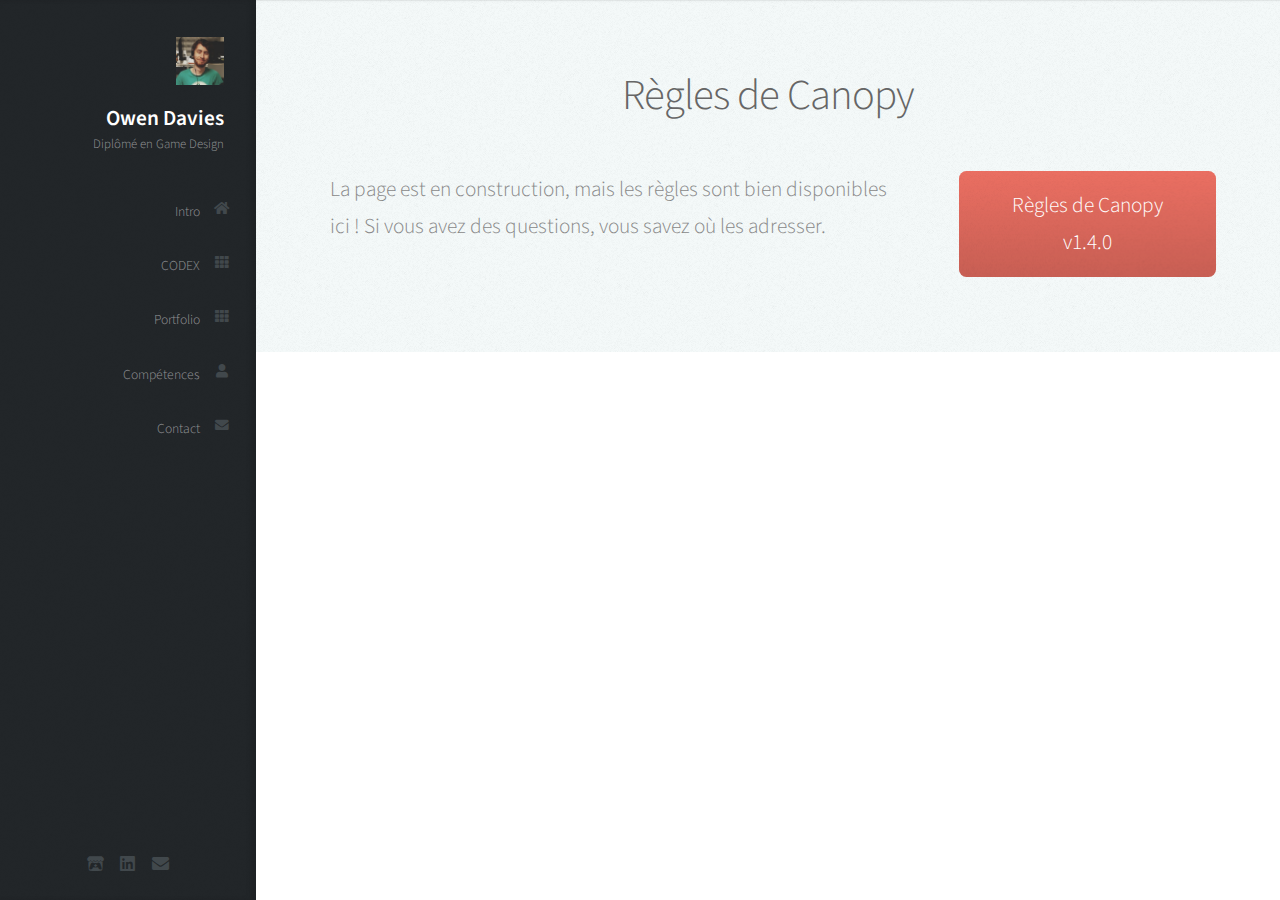
==== commit ca2d6bae: "Update règles Canopy" ====
--- a/canopy.html
+++ b/canopy.html
@@ -67,7 +67,7 @@
 									<p class="sidecont">La page est en construction, mais les règles sont bien disponibles ici ! Si vous avez des questions, vous savez où les adresser.</p>
 								</div>
 								<div class="col-4 col-12-mobile">
-									<a href="dl/Canopy - Rulebook.pdf" download class="button">Règles de Canopy<br>v1.3.1</a>
+									<a href="dl/Canopy - Rulebook.pdf" download class="button">Règles de Canopy<br>v1.4.0</a>
 								</div>
 							</div>		
 						</div>
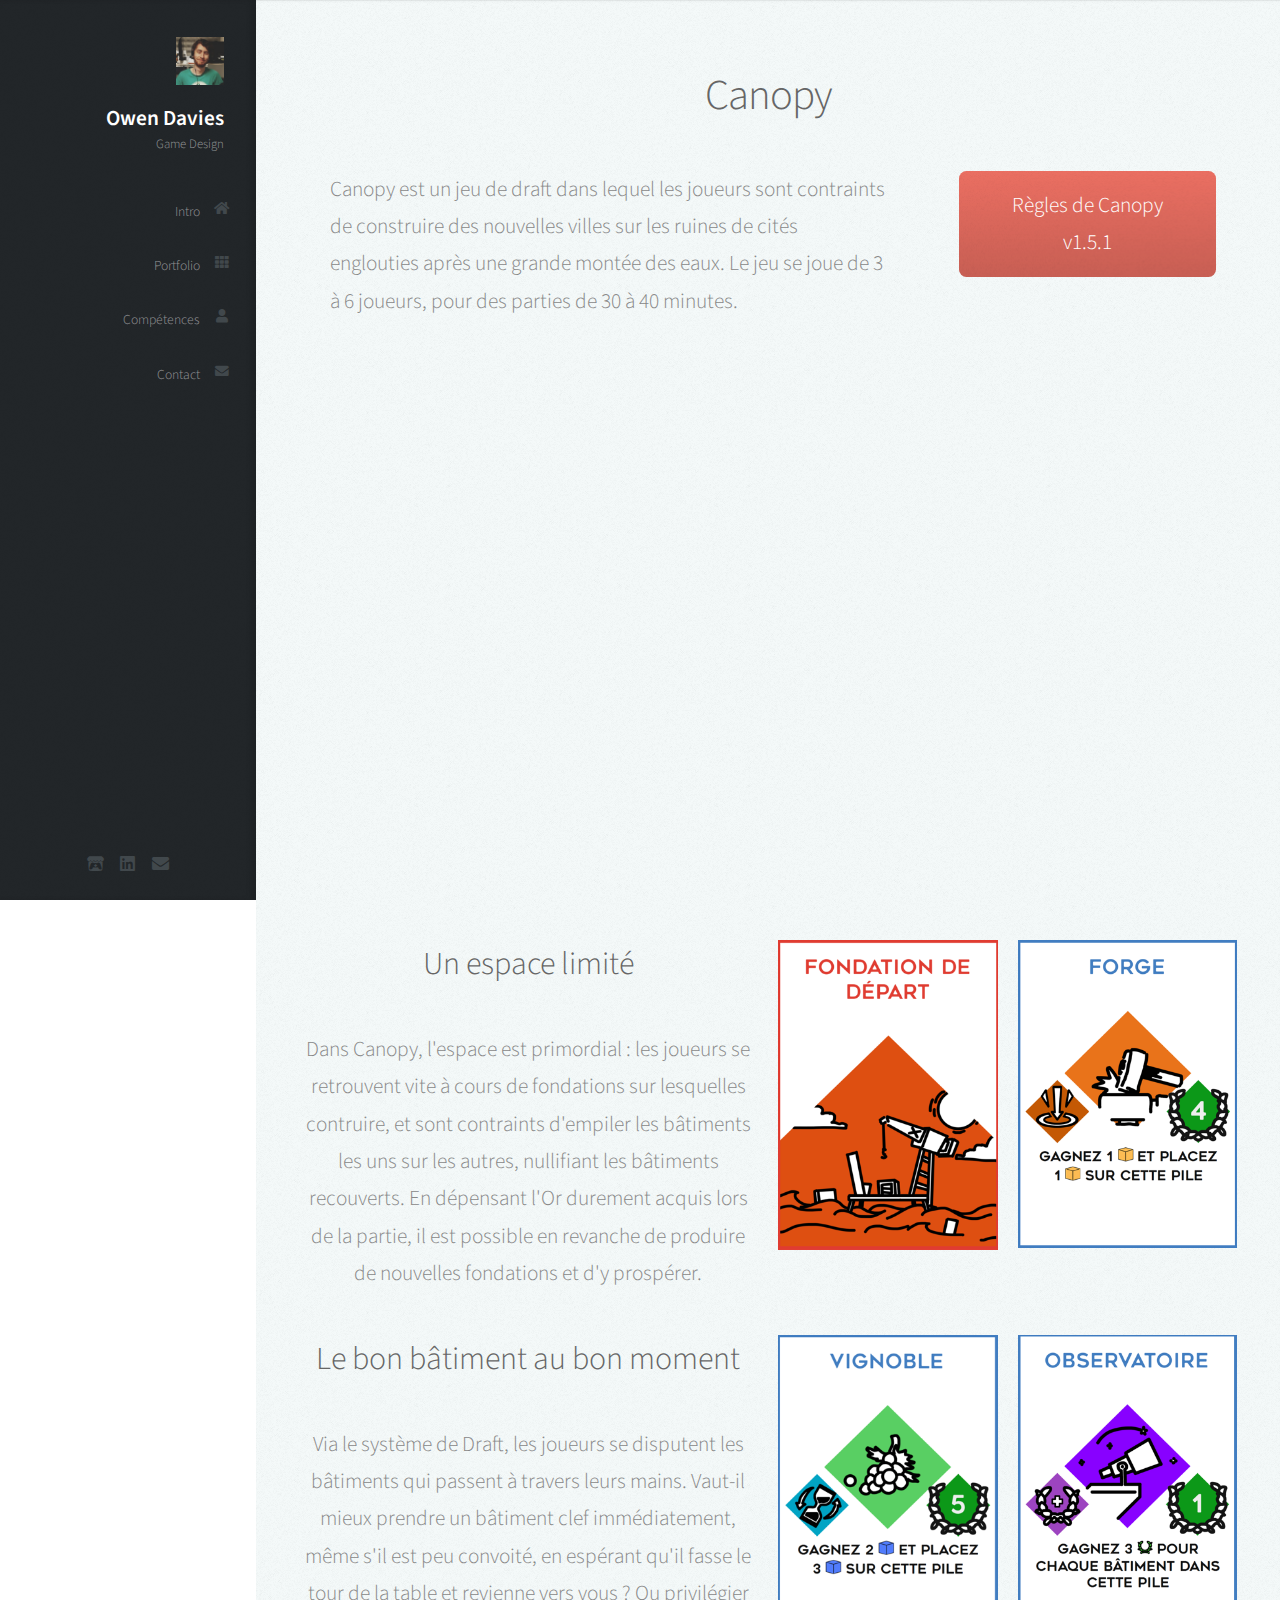
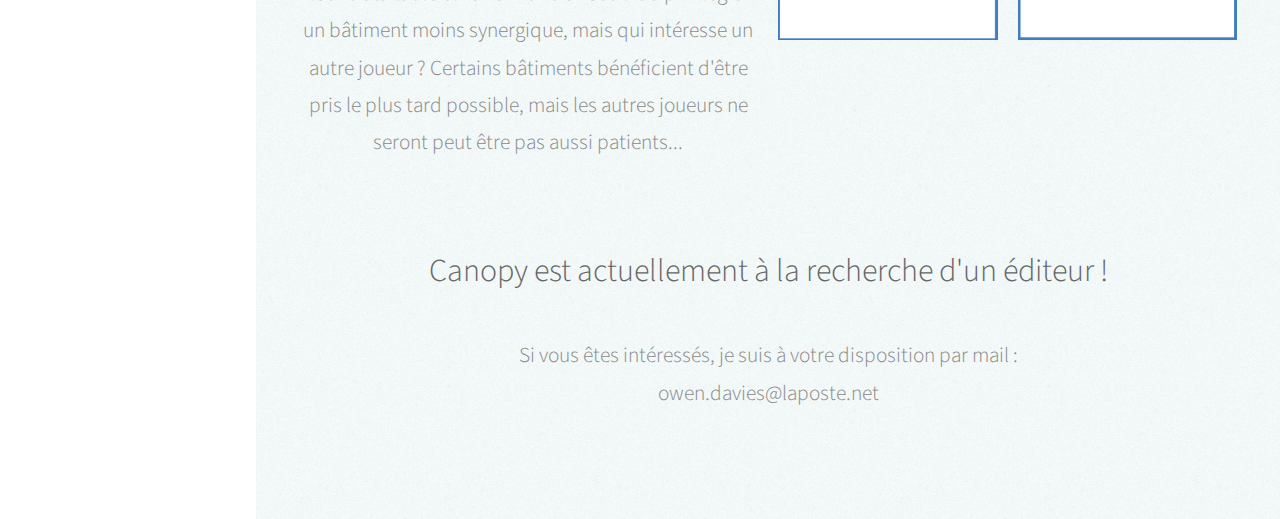
==== commit 2656279a: "Canopy Update" ====
--- a/canopy.html
+++ b/canopy.html
@@ -22,14 +22,13 @@
 						<div id="logo">
 							<span class="image avatar48"><img src="images/avatar.jpg" alt="" /></span>
 							<h1 id="title">Owen Davies</h1>
-							<p>Diplômé en Game Design</p>
+							<p>Game Design</p>
 						</div>
 
 					<!-- Nav -->
 						<nav id="nav">
 							<ul>
 								<li><a href="index.html#top" id="top-link"><span class="icon solid fa-home">Intro</span></a></li>
-								<li><a href="index.html#codex" id="codex-link"><span class="icon solid fa-th">CODEX</span></a></li>
 								<li><a href="index.html#portfolio" id="portfolio-link"><span class="icon solid fa-th">Portfolio</span></a></li>
 								<li><a href="index.html#about" id="about-link"><span class="icon solid fa-user">Compétences</span></a></li>
 								<li><a href="index.html#contact" id="contact-link"><span class="icon solid fa-envelope">Contact</span></a></li>
@@ -59,17 +58,54 @@
 						<div class="container">
 
 							<header>
-								<h2>Règles de Canopy</h2>
+								<h2>Canopy</h2>
 							</header>
 
 							<div class="row">
 								<div class="col-8 col-12-mobile">
-									<p class="sidecont">La page est en construction, mais les règles sont bien disponibles ici ! Si vous avez des questions, vous savez où les adresser.</p>
+									<p class="sidecont">
+										Canopy est un jeu de draft dans lequel les joueurs sont contraints de construire des nouvelles villes sur les ruines de cités englouties après une grande montée des eaux. Le jeu se joue de 3 à 6 joueurs, pour des parties de 30 à 40 minutes.
+									</p>
 								</div>
 								<div class="col-4 col-12-mobile">
-									<a href="dl/Canopy - Rulebook.pdf" download class="button">Règles de Canopy<br>v1.4.0</a>
+									<a href="dl/Canopy - Rulebook.pdf" download class="button">Règles de Canopy<br>v1.5.1</a>
 								</div>
-							</div>		
+							</div>
+							<p></p>
+							<iframe  style="margin-left:auto;margin-right:auto;" width="720" height="480" src="https://www.youtube.com/embed/dwim3tlrcyc" title="YouTube video player" frameborder="0" allow="accelerometer; autoplay; clipboard-write; encrypted-media; gyroscope; picture-in-picture; web-share" allowfullscreen></iframe>
+							<p></p>
+							<div class="row">
+								<div class="col-6 col-12-mobile">
+									<h3>Un espace limité</h3>
+									<p></p>
+									<p>Dans Canopy, l'espace est primordial : les joueurs se retrouvent vite à cours de fondations sur lesquelles contruire, et sont contraints d'empiler les bâtiments les uns sur les autres, nullifiant les bâtiments recouverts. En dépensant l'Or durement acquis lors de la partie, il est possible en revanche de produire de nouvelles fondations et d'y prospérer.</p>
+								</div>
+								<div class="col-3 col-6-mobile">
+									<img class="image featured" src="images/canopy/fondationdedepart.png" alt="" />
+								</div>
+								<div class="col-3 col-6-mobile">
+									<img class="image featured" src="images/canopy/forge.png" alt="" />
+								</div>
+								
+							</div>	
+							<div class="row">
+								<div class="col-6 col-12-mobile">
+									<h3>Le bon bâtiment au bon moment</h3>
+									<p></p>
+									<p>Via le système de Draft, les joueurs se disputent les bâtiments qui passent à travers leurs mains. Vaut-il mieux prendre un bâtiment clef immédiatement, même s'il est peu convoité, en espérant qu'il fasse le tour de la table et revienne vers vous ? Ou privilégier un bâtiment moins synergique, mais qui intéresse un autre joueur ? Certains bâtiments bénéficient d'être pris le plus tard possible, mais les autres joueurs ne seront peut être pas aussi patients...</p>
+								</div>
+								<div class="col-3 col-6-mobile">
+									<img class="image featured" src="images/canopy/vignoble.png" alt="" />
+								</div>
+								<div class="col-3 col-6-mobile">
+									<img class="image featured" src="images/canopy/observatoire.png" alt="" />
+								</div>
+								
+							</div>	
+							<p></p>
+							<h3>Canopy est actuellement à la recherche d'un éditeur !</h3>
+							<p></p>
+							<p>Si vous êtes intéressés, je suis à votre disposition par mail : <br> owen.davies@laposte.net</p>
 						</div>
 					</section>	
 
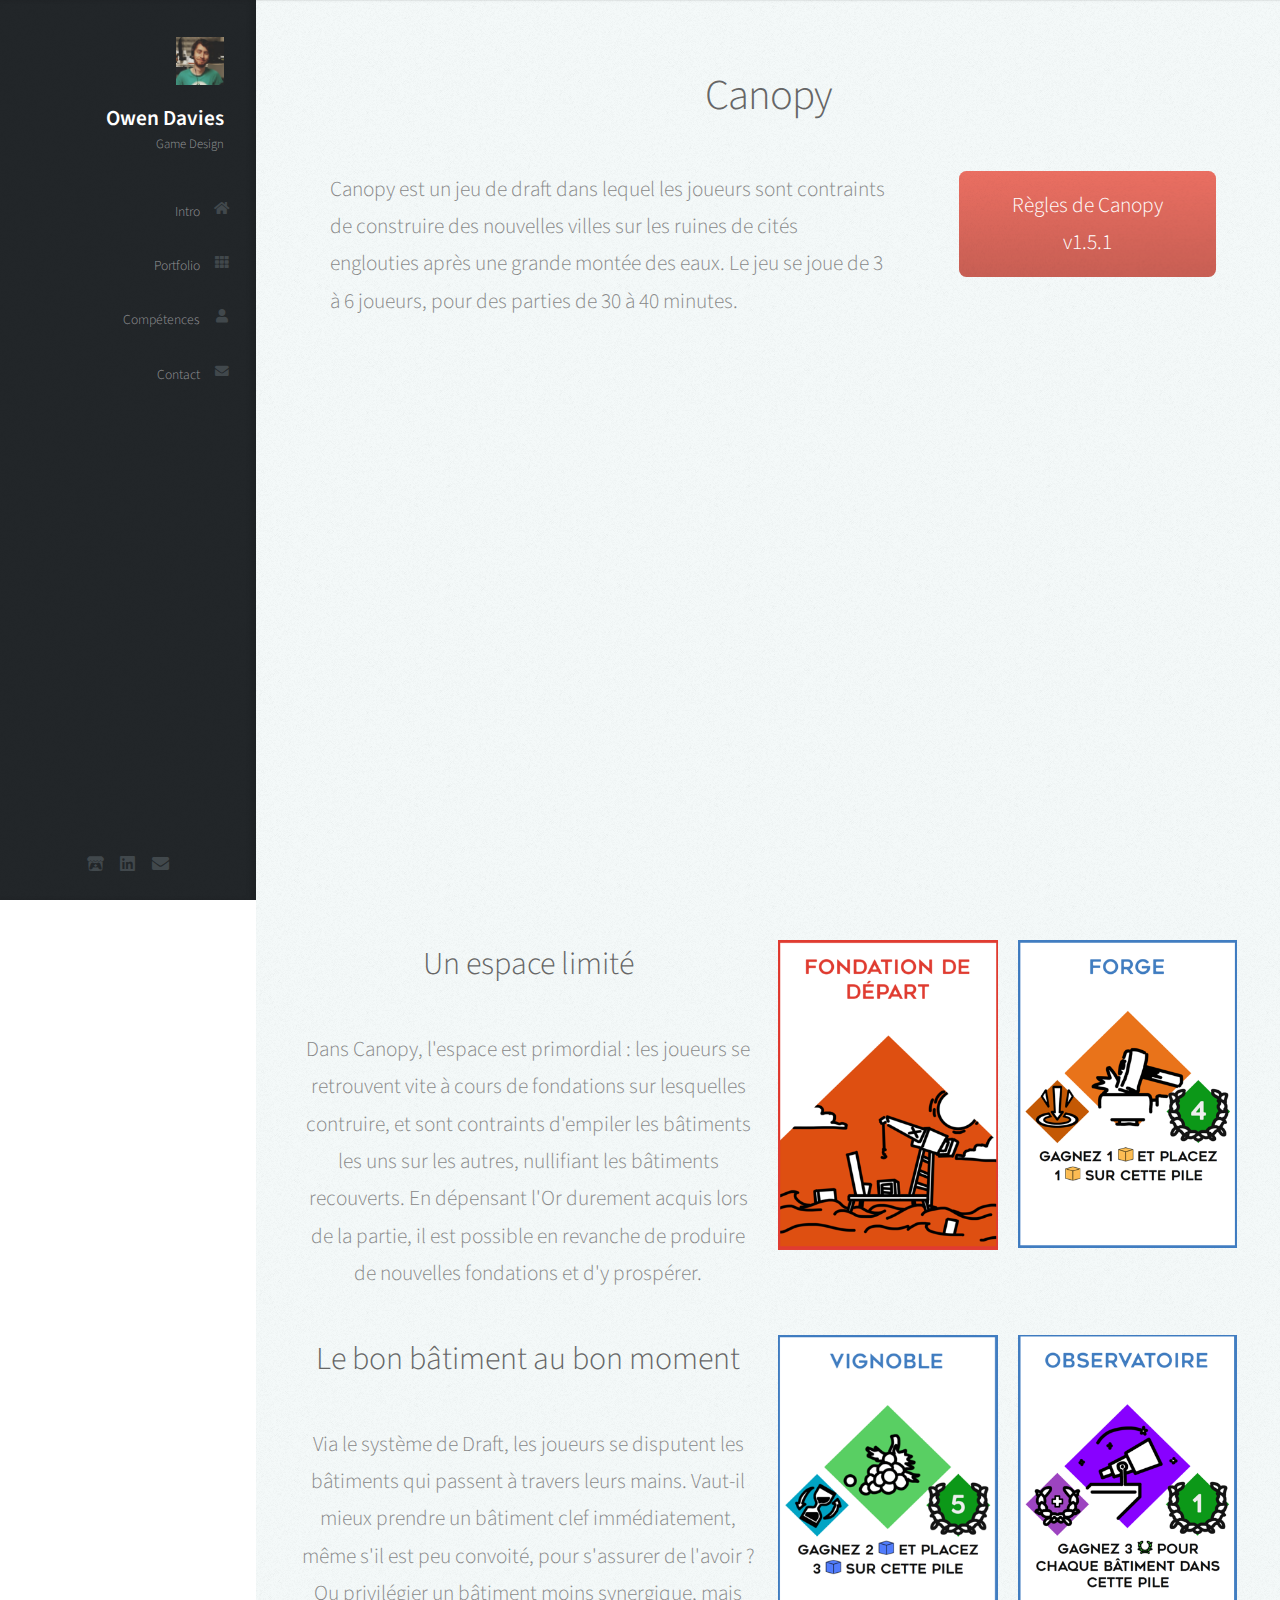
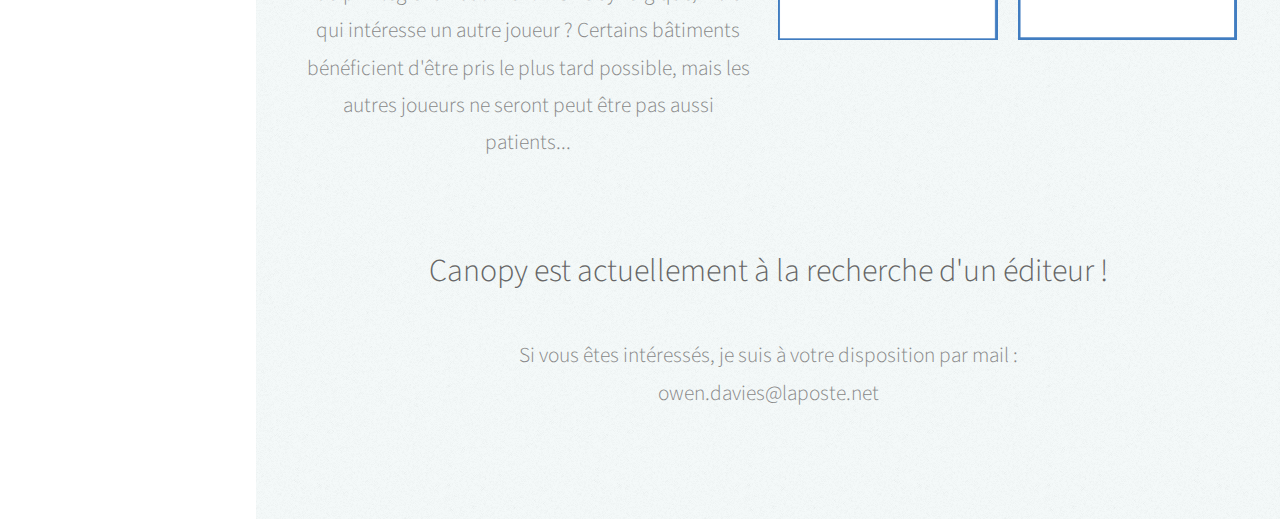
==== commit e940f736: "Fix page Canopy" ====
--- a/canopy.html
+++ b/canopy.html
@@ -92,7 +92,7 @@
 								<div class="col-6 col-12-mobile">
 									<h3>Le bon bâtiment au bon moment</h3>
 									<p></p>
-									<p>Via le système de Draft, les joueurs se disputent les bâtiments qui passent à travers leurs mains. Vaut-il mieux prendre un bâtiment clef immédiatement, même s'il est peu convoité, en espérant qu'il fasse le tour de la table et revienne vers vous ? Ou privilégier un bâtiment moins synergique, mais qui intéresse un autre joueur ? Certains bâtiments bénéficient d'être pris le plus tard possible, mais les autres joueurs ne seront peut être pas aussi patients...</p>
+									<p>Via le système de Draft, les joueurs se disputent les bâtiments qui passent à travers leurs mains. Vaut-il mieux prendre un bâtiment clef immédiatement, même s'il est peu convoité, pour s'assurer de l'avoir ? Ou privilégier un bâtiment moins synergique, mais qui intéresse un autre joueur ? Certains bâtiments bénéficient d'être pris le plus tard possible, mais les autres joueurs ne seront peut être pas aussi patients...</p>
 								</div>
 								<div class="col-3 col-6-mobile">
 									<img class="image featured" src="images/canopy/vignoble.png" alt="" />
